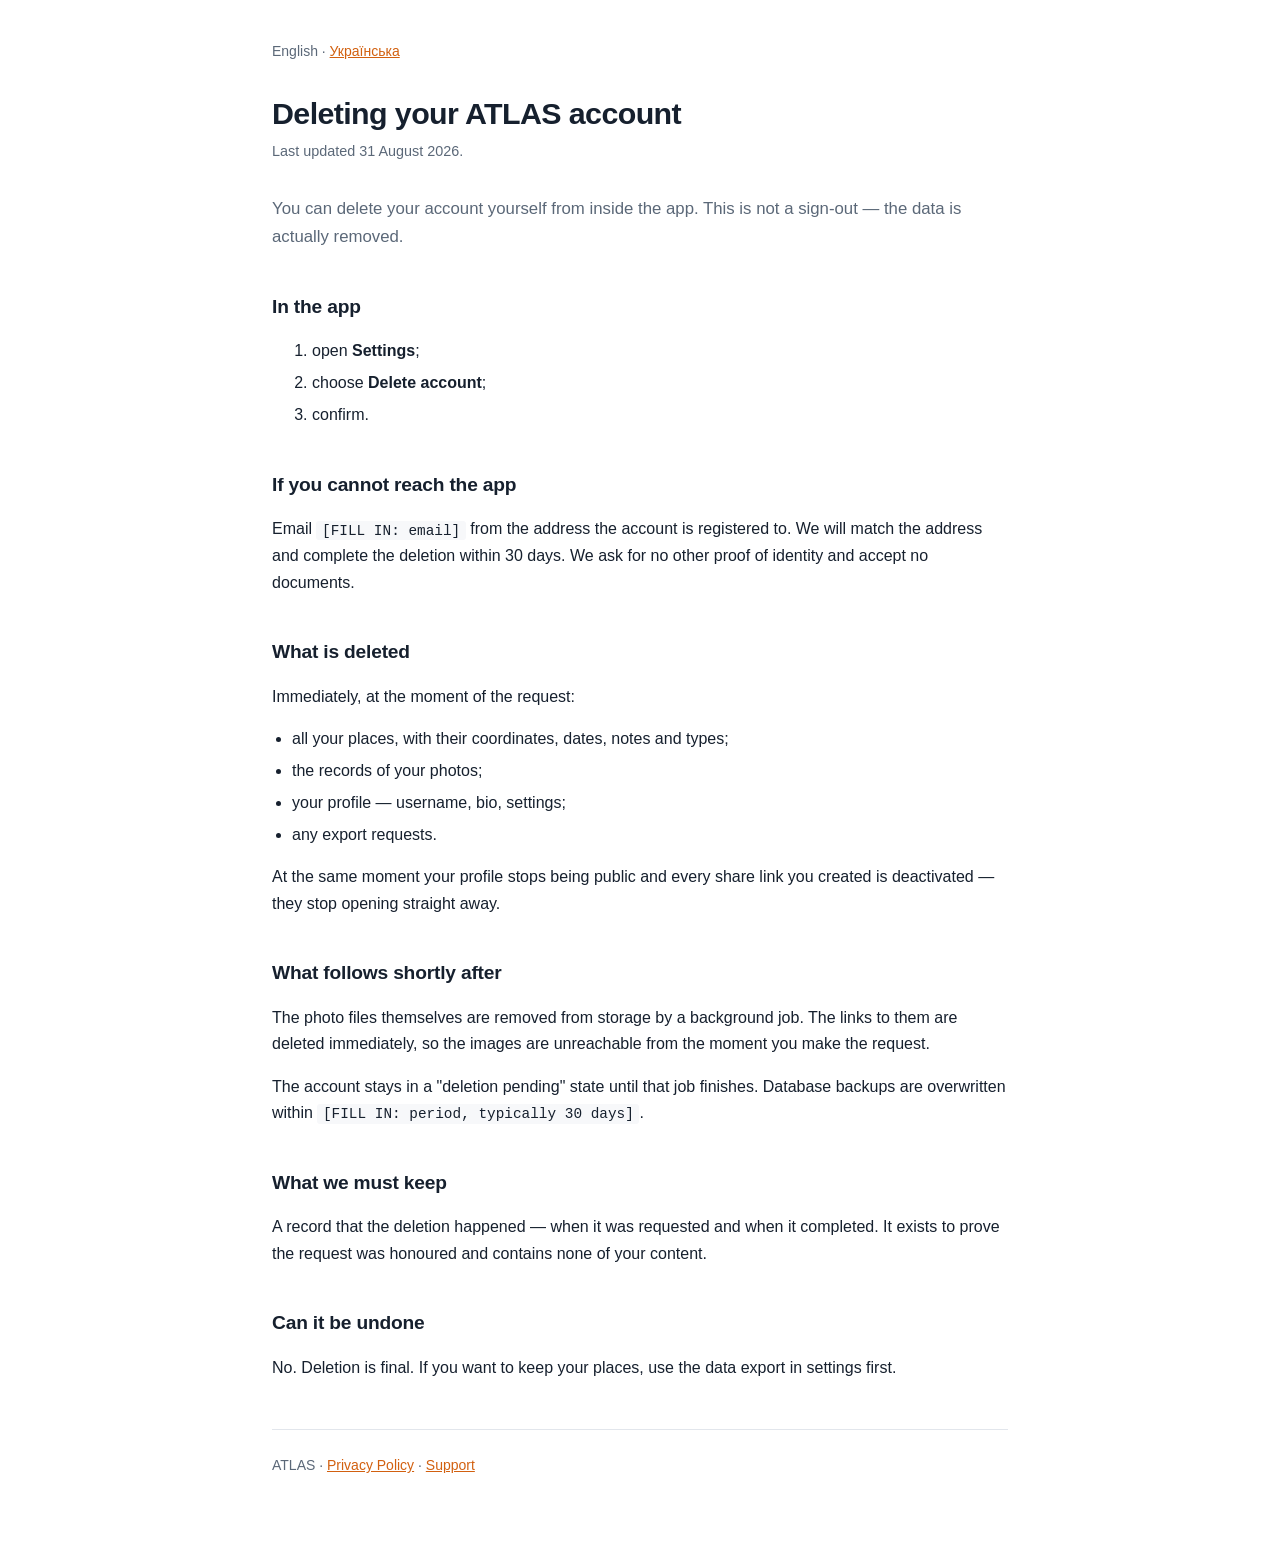
==== en/delete-account.html @ 0489d416 "Publish the ATLAS legal pages Privacy Policy, Terms, Account Deletion and Support, in Ukrainian and " ====
<!doctype html>
<html lang="en">
<head>
<meta charset="utf-8">
<meta name="viewport" content="width=device-width, initial-scale=1">
<title>Delete your account — ATLAS</title>
<link rel="stylesheet" href="../style.css">
</head>
<body>
<main>

<nav class="langs">English · <a href="../uk/delete-account.html">Українська</a></nav>

<h1>Deleting your ATLAS account</h1>
<p class="updated">Last updated 31 August 2026.</p>

<p class="lede">You can delete your account yourself from inside the app. This
is not a sign-out — the data is actually removed.</p>

<h2>In the app</h2>
<ol>
<li>open <strong>Settings</strong>;</li>
<li>choose <strong>Delete account</strong>;</li>
<li>confirm.</li>
</ol>

<h2>If you cannot reach the app</h2>
<p>Email <code>[FILL IN: email]</code> from the address the account is
registered to. We will match the address and complete the deletion within
30 days. We ask for no other proof of identity and accept no documents.</p>

<h2>What is deleted</h2>
<p>Immediately, at the moment of the request:</p>
<ul>
<li>all your places, with their coordinates, dates, notes and types;</li>
<li>the records of your photos;</li>
<li>your profile — username, bio, settings;</li>
<li>any export requests.</li>
</ul>
<p>At the same moment your profile stops being public and every share link you
created is deactivated — they stop opening straight away.</p>

<h2>What follows shortly after</h2>
<p>The photo files themselves are removed from storage by a background job. The
links to them are deleted immediately, so the images are unreachable from the
moment you make the request.</p>
<p>The account stays in a "deletion pending" state until that job finishes.
Database backups are overwritten within
<code>[FILL IN: period, typically 30 days]</code>.</p>

<h2>What we must keep</h2>
<p>A record that the deletion happened — when it was requested and when it
completed. It exists to prove the request was honoured and contains none of
your content.</p>

<h2>Can it be undone</h2>
<p>No. Deletion is final. If you want to keep your places, use the data export
in settings first.</p>

<hr>
<footer>ATLAS · <a href="privacy.html">Privacy Policy</a> ·
<a href="support.html">Support</a></footer>

</main>
</body>
</html>
---- style.css ----
:root {
  --bg: #ffffff;
  --fg: #16202e;
  --muted: #5b6878;
  --rule: #e2e6ec;
  --accent: #d2600f;
  --card: #f7f8fa;
}
@media (prefers-color-scheme: dark) {
  :root {
    --bg: #0d1219;
    --fg: #e7ecf3;
    --muted: #9aa7b8;
    --rule: #222c39;
    --accent: #ff7a1a;
    --card: #141c26;
  }
}
* { box-sizing: border-box; }
body {
  margin: 0;
  padding: 2.5rem 1.25rem 5rem;
  background: var(--bg);
  color: var(--fg);
  font: 16px/1.65 -apple-system, BlinkMacSystemFont, "Segoe UI", Roboto, Helvetica, Arial, sans-serif;
}
main { max-width: 46rem; margin: 0 auto; }
h1 { font-size: 1.9rem; line-height: 1.2; margin: 0 0 .5rem; letter-spacing: -.02em; }
h2 { font-size: 1.2rem; margin: 2.5rem 0 .75rem; letter-spacing: -.01em; }
h3 { font-size: 1rem; margin: 1.5rem 0 .5rem; }
.updated { color: var(--muted); font-size: .9rem; margin: 0 0 2rem; }
.lede { font-size: 1.05rem; color: var(--muted); margin: 0 0 2rem; }
ul { padding-left: 1.25rem; }
li { margin: .35rem 0; }
a { color: var(--accent); }
hr { border: 0; border-top: 1px solid var(--rule); margin: 3rem 0 1.5rem; }
footer { color: var(--muted); font-size: .875rem; }
nav.langs { margin: 0 0 2rem; font-size: .875rem; color: var(--muted); }
table { border-collapse: collapse; width: 100%; margin: 1rem 0; display: block; overflow-x: auto; }
th, td { text-align: left; padding: .55rem .7rem; border-bottom: 1px solid var(--rule); vertical-align: top; font-size: .95rem; }
th { font-weight: 600; }
.fill {
  background: var(--card);
  border-left: 3px solid var(--accent);
  padding: .9rem 1rem;
  margin: 1.25rem 0;
  font-size: .95rem;
}
code { background: var(--card); padding: .1rem .35rem; border-radius: 3px; font-size: .9em; }
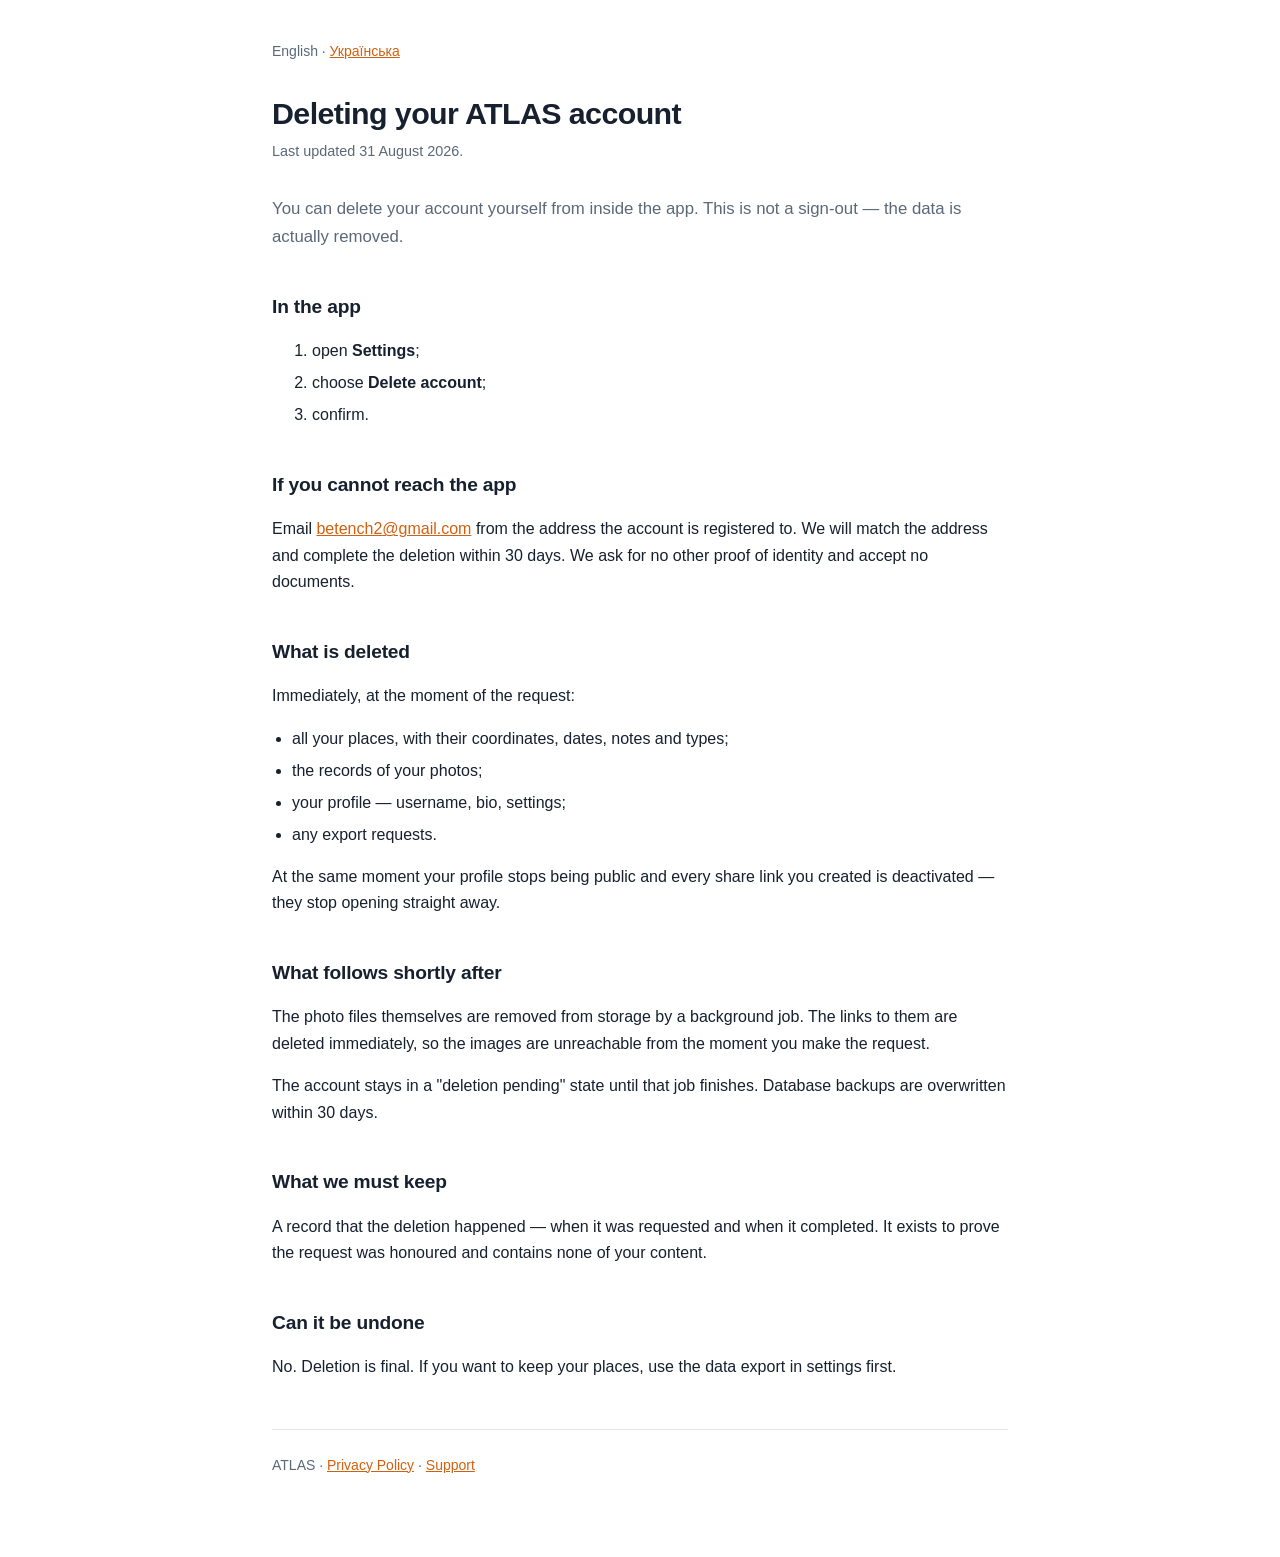
==== commit 61945466: "Fill in the owner's details Controller is Ruslan Sukhan as a private individual in Uzhhorod, contact" ====
--- a/en/delete-account.html
+++ b/en/delete-account.html
@@ -25,7 +25,7 @@
 </ol>
 
 <h2>If you cannot reach the app</h2>
-<p>Email <code>[FILL IN: email]</code> from the address the account is
+<p>Email <a href="mailto:betench2@gmail.com">betench2@gmail.com</a> from the address the account is
 registered to. We will match the address and complete the deletion within
 30 days. We ask for no other proof of identity and accept no documents.</p>
 
@@ -46,7 +46,7 @@
 moment you make the request.</p>
 <p>The account stays in a "deletion pending" state until that job finishes.
 Database backups are overwritten within
-<code>[FILL IN: period, typically 30 days]</code>.</p>
+30 days.</p>
 
 <h2>What we must keep</h2>
 <p>A record that the deletion happened — when it was requested and when it
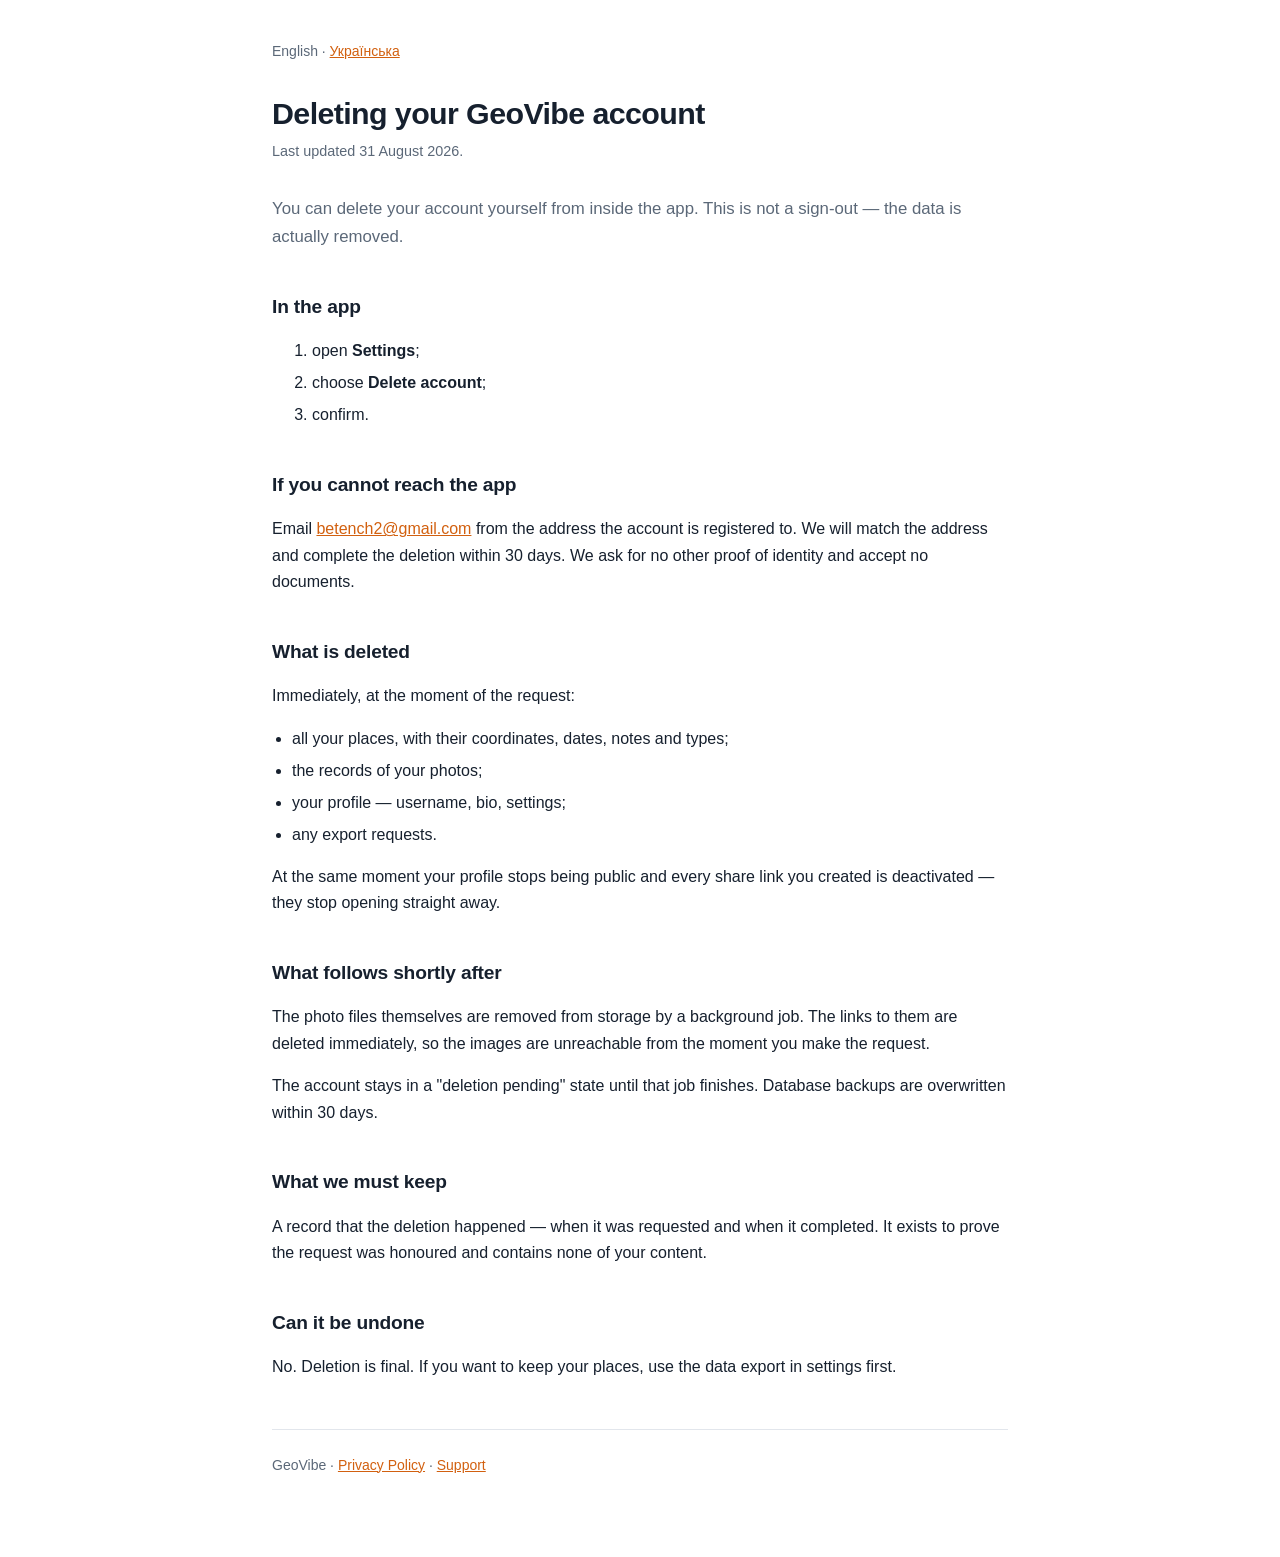
==== commit f63a4648: "Rename to GeoVibe Product name across all four pages in both languages, plus the index and README. T" ====
--- a/en/delete-account.html
+++ b/en/delete-account.html
@@ -3,7 +3,7 @@
 <head>
 <meta charset="utf-8">
 <meta name="viewport" content="width=device-width, initial-scale=1">
-<title>Delete your account — ATLAS</title>
+<title>Delete your account — GeoVibe</title>
 <link rel="stylesheet" href="../style.css">
 </head>
 <body>
@@ -11,7 +11,7 @@
 
 <nav class="langs">English · <a href="../uk/delete-account.html">Українська</a></nav>
 
-<h1>Deleting your ATLAS account</h1>
+<h1>Deleting your GeoVibe account</h1>
 <p class="updated">Last updated 31 August 2026.</p>
 
 <p class="lede">You can delete your account yourself from inside the app. This
@@ -58,7 +58,7 @@
 in settings first.</p>
 
 <hr>
-<footer>ATLAS · <a href="privacy.html">Privacy Policy</a> ·
+<footer>GeoVibe · <a href="privacy.html">Privacy Policy</a> ·
 <a href="support.html">Support</a></footer>
 
 </main>
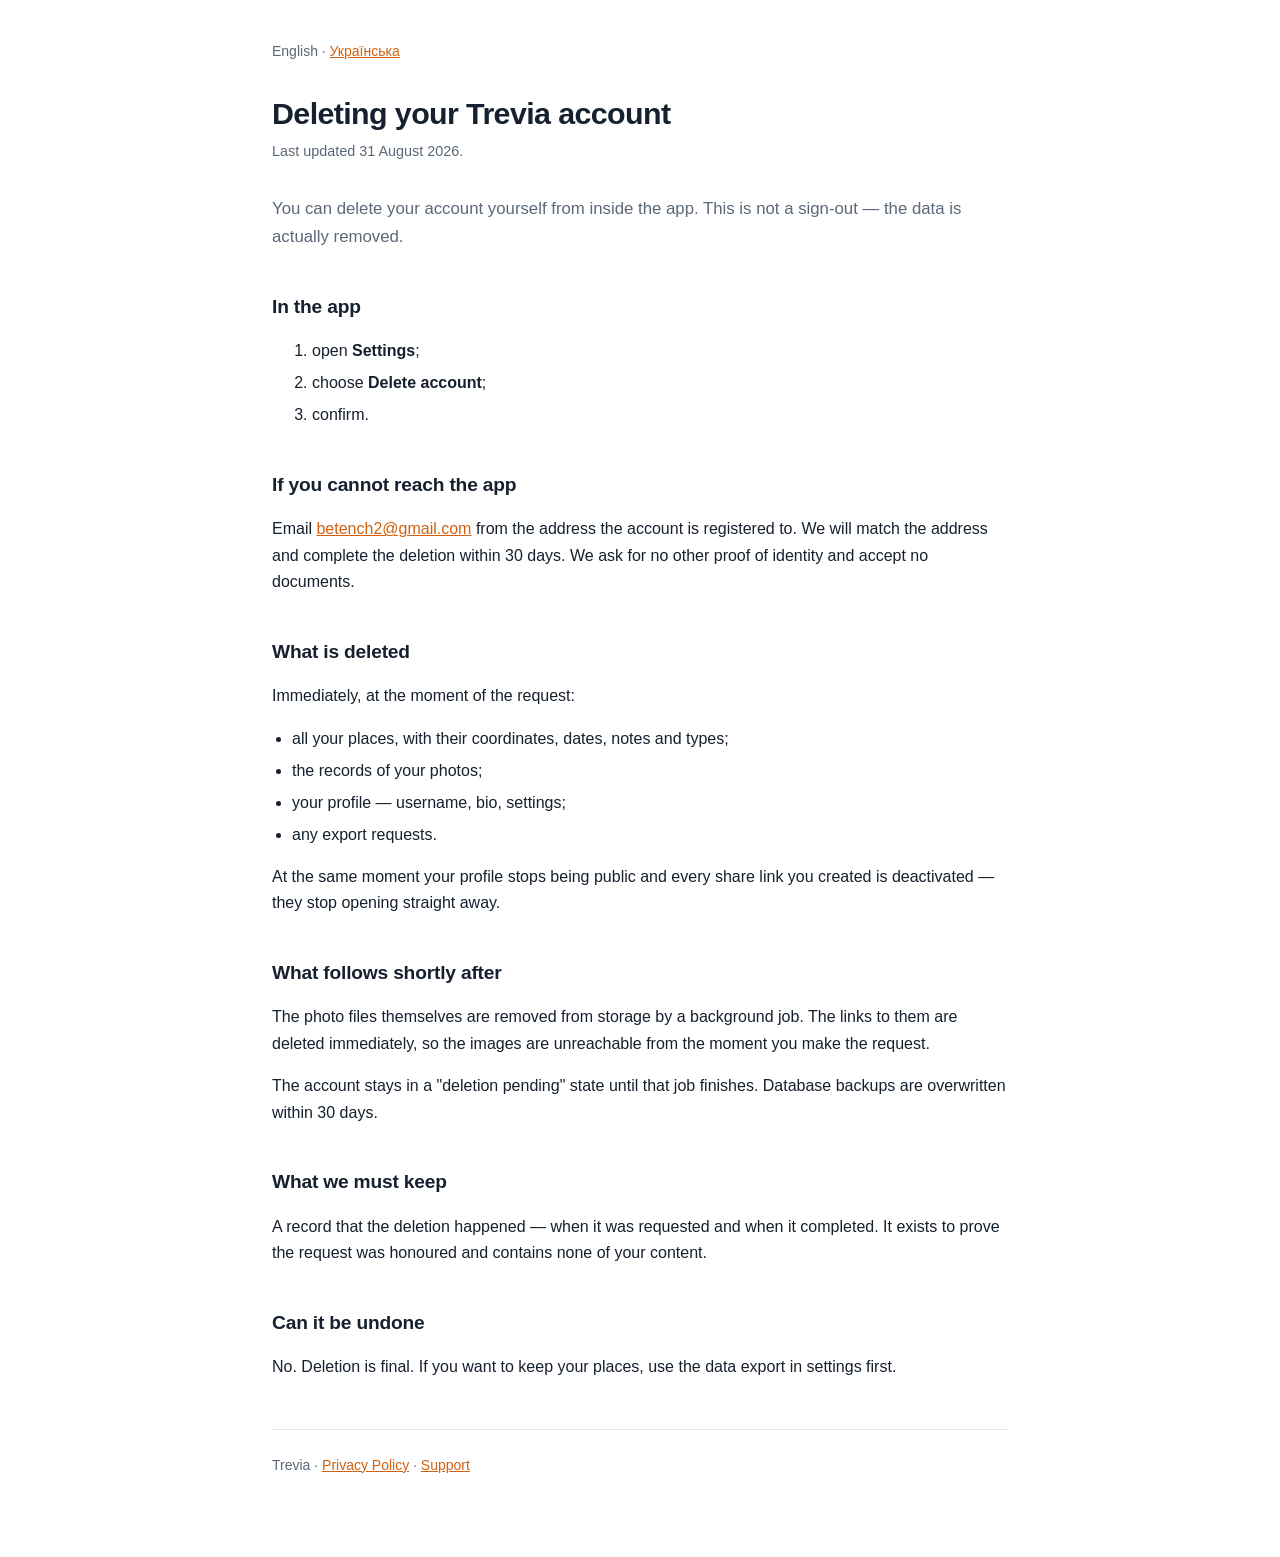
==== commit 21f34535: "Rename to Trevia Final product name across all four pages in both languages, the index and the READM" ====
--- a/en/delete-account.html
+++ b/en/delete-account.html
@@ -3,7 +3,7 @@
 <head>
 <meta charset="utf-8">
 <meta name="viewport" content="width=device-width, initial-scale=1">
-<title>Delete your account — GeoVibe</title>
+<title>Delete your account — Trevia</title>
 <link rel="stylesheet" href="../style.css">
 </head>
 <body>
@@ -11,7 +11,7 @@
 
 <nav class="langs">English · <a href="../uk/delete-account.html">Українська</a></nav>
 
-<h1>Deleting your GeoVibe account</h1>
+<h1>Deleting your Trevia account</h1>
 <p class="updated">Last updated 31 August 2026.</p>
 
 <p class="lede">You can delete your account yourself from inside the app. This
@@ -58,7 +58,7 @@
 in settings first.</p>
 
 <hr>
-<footer>GeoVibe · <a href="privacy.html">Privacy Policy</a> ·
+<footer>Trevia · <a href="privacy.html">Privacy Policy</a> ·
 <a href="support.html">Support</a></footer>
 
 </main>
